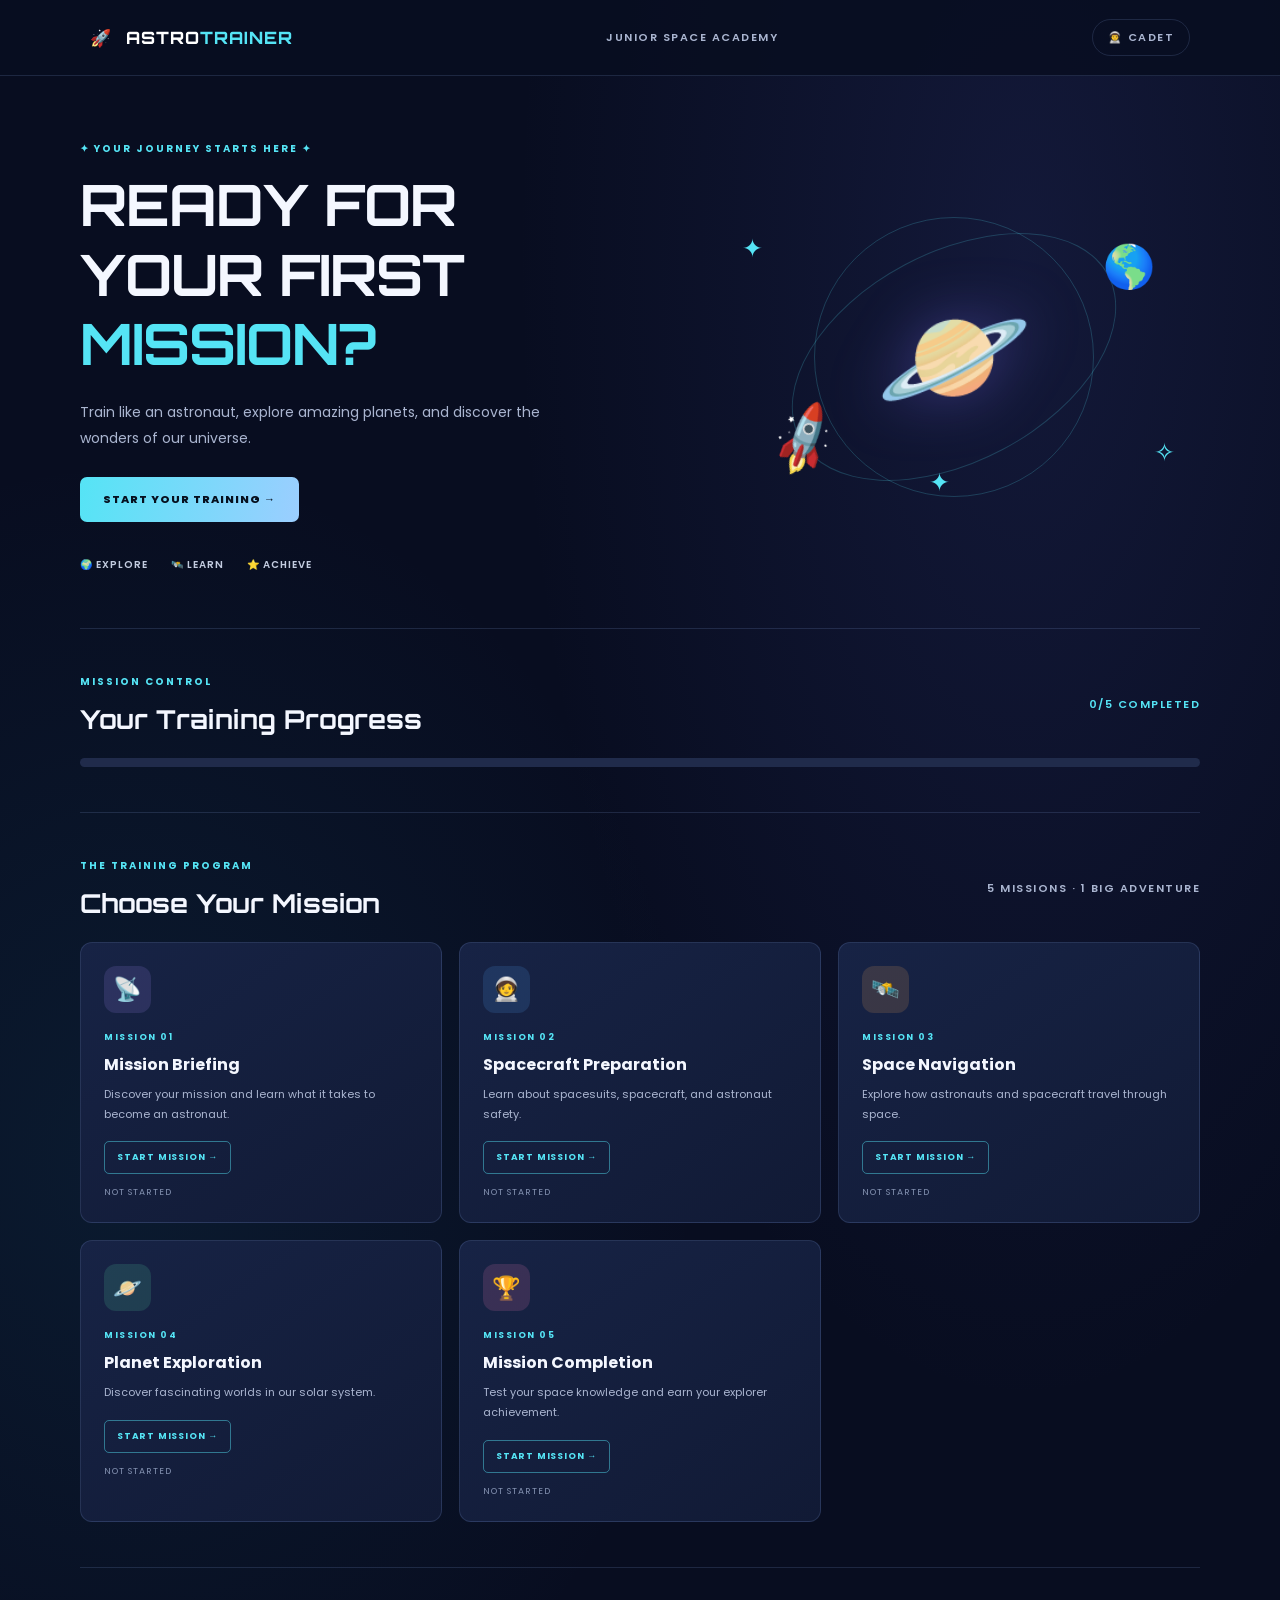
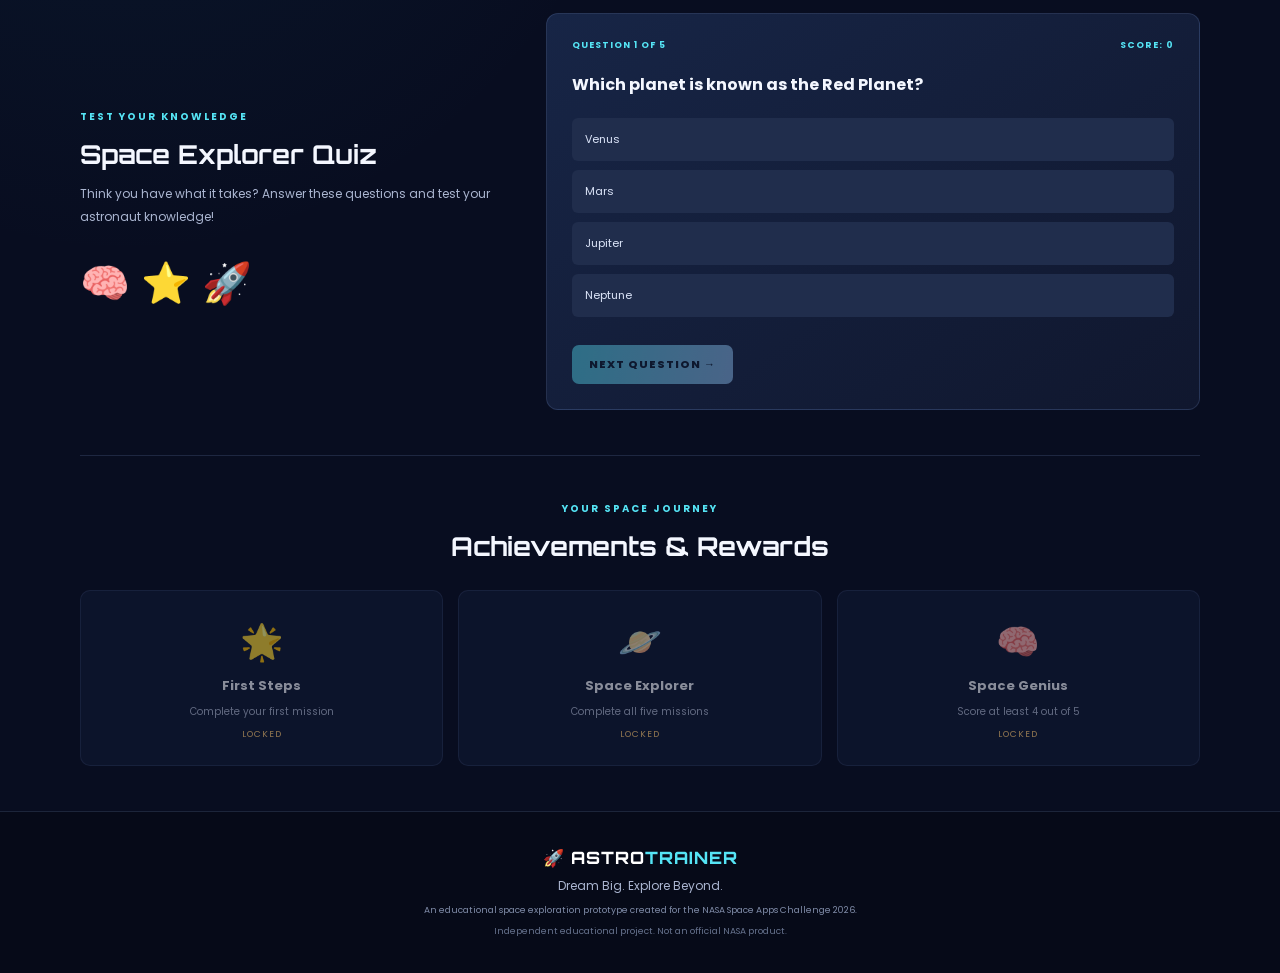
==== nasa.html @ 5c297955 "Add files via upload" ====
<!DOCTYPE html>
<html lang="en">
<head>
  <meta charset="UTF-8">
  <meta name="viewport" content="width=device-width, initial-scale=1.0">
  <meta name="description" content="An interactive astronaut training adventure for young space explorers.">
  <title>Junior Astronaut Mission Trainer</title>
  <link rel="stylesheet" href="style.css">
</head>
<body>
  <header class="topbar">
    <a class="brand" href="#">
      <span class="brand-icon">🚀</span>
      <span>ASTRO<span class="accent">TRAINER</span></span>
    </a>
    <span class="top-label">JUNIOR SPACE ACADEMY</span>
    <div class="pilot">👨‍🚀 <span>CADET</span></div>
  </header>

  <main>
    <section class="hero">
      <div class="hero-copy">
        <p class="eyebrow">✦ YOUR JOURNEY STARTS HERE ✦</p>
        <h1>READY FOR<br>YOUR FIRST <span>MISSION?</span></h1>
        <p class="hero-description">
          Train like an astronaut, explore amazing planets,
          and discover the wonders of our universe.
        </p>
        <button class="primary-button" id="beginButton">START YOUR TRAINING →</button>
        <div class="hero-facts">
          <span>🌍 EXPLORE</span>
          <span>🛰️ LEARN</span>
          <span>⭐ ACHIEVE</span>
        </div>
      </div>
      <div class="planet-scene" aria-label="Illustration of planets and a rocket">
        <div class="orbit orbit-one"></div>
        <div class="orbit orbit-two"></div>
        <div class="planet planet-main">🪐</div>
        <div class="planet planet-small">🌎</div>
        <div class="rocket-art">🚀</div>
        <span class="star star-one">✦</span>
        <span class="star star-two">✧</span>
        <span class="star star-three">✦</span>
      </div>
    </section>

    <section class="progress-section" id="training">
      <div class="section-heading">
        <div>
          <p class="eyebrow">MISSION CONTROL</p>
          <h2>Your Training Progress</h2>
        </div>
        <div class="progress-number"><span id="progressCount">0</span>/5 COMPLETED</div>
      </div>
      <div class="progress-track">
        <div class="progress-fill" id="progressFill"></div>
      </div>
    </section>

    <section class="missions-section">
      <div class="section-heading">
        <div>
          <p class="eyebrow">THE TRAINING PROGRAM</p>
          <h2>Choose Your Mission</h2>
        </div>
        <span class="section-note">5 MISSIONS · 1 BIG ADVENTURE</span>
      </div>

      <div class="mission-grid">
        <article class="mission-card">
          <div class="mission-icon purple">📡</div>
          <span class="mission-number">MISSION 01</span>
          <h3>Mission Briefing</h3>
          <p>Discover your mission and learn what it takes to become an astronaut.</p>
          <button class="mission-button" data-mission="0">START MISSION →</button>
          <span class="completion" id="status0">NOT STARTED</span>
        </article>

        <article class="mission-card">
          <div class="mission-icon blue">🧑‍🚀</div>
          <span class="mission-number">MISSION 02</span>
          <h3>Spacecraft Preparation</h3>
          <p>Learn about spacesuits, spacecraft, and astronaut safety.</p>
          <button class="mission-button" data-mission="1">START MISSION →</button>
          <span class="completion" id="status1">NOT STARTED</span>
        </article>

        <article class="mission-card">
          <div class="mission-icon orange">🛰️</div>
          <span class="mission-number">MISSION 03</span>
          <h3>Space Navigation</h3>
          <p>Explore how astronauts and spacecraft travel through space.</p>
          <button class="mission-button" data-mission="2">START MISSION →</button>
          <span class="completion" id="status2">NOT STARTED</span>
        </article>

        <article class="mission-card">
          <div class="mission-icon green">🪐</div>
          <span class="mission-number">MISSION 04</span>
          <h3>Planet Exploration</h3>
          <p>Discover fascinating worlds in our solar system.</p>
          <button class="mission-button" data-mission="3">START MISSION →</button>
          <span class="completion" id="status3">NOT STARTED</span>
        </article>

        <article class="mission-card">
          <div class="mission-icon pink">🏆</div>
          <span class="mission-number">MISSION 05</span>
          <h3>Mission Completion</h3>
          <p>Test your space knowledge and earn your explorer achievement.</p>
          <button class="mission-button" data-mission="4">START MISSION →</button>
          <span class="completion" id="status4">NOT STARTED</span>
        </article>
      </div>
    </section>

    <section class="mission-panel" id="missionPanel" hidden>
      <div class="panel-top">
        <div>
          <p class="eyebrow" id="panelNumber">MISSION 01</p>
          <h2 id="panelTitle">Mission Briefing</h2>
        </div>
        <button class="close-button" id="closePanel" aria-label="Close mission">✕</button>
      </div>
      <div class="panel-content">
        <div class="panel-illustration" id="panelIcon">📡</div>
        <div>
          <h3 id="panelSubtitle">Welcome, Cadet!</h3>
          <p id="panelDescription"></p>
          <div class="mission-fact" id="panelFact"></div>
          <button class="primary-button" id="completeMission">COMPLETE MISSION ✓</button>
        </div>
      </div>
    </section>

    <section class="quiz-section" id="quiz">
      <div class="quiz-intro">
        <p class="eyebrow">TEST YOUR KNOWLEDGE</p>
        <h2>Space Explorer Quiz</h2>
        <p>Think you have what it takes? Answer these questions and test your astronaut knowledge!</p>
        <div class="quiz-decoration">🧠 ⭐ 🚀</div>
      </div>
      <div class="quiz-box">
        <div class="quiz-meta">
          <span id="questionNumber">QUESTION 1 OF 5</span>
          <span id="quizScore">SCORE: 0</span>
        </div>
        <h3 id="questionText">Which planet is known as the Red Planet?</h3>
        <div class="answer-list" id="answerList"></div>
        <p class="quiz-feedback" id="quizFeedback" aria-live="polite"></p>
        <button class="primary-button" id="nextQuestion" disabled>NEXT QUESTION →</button>
        <div id="quizResult" hidden></div>
      </div>
    </section>

    <section class="achievement-section">
      <p class="eyebrow">YOUR SPACE JOURNEY</p>
      <h2>Achievements & Rewards</h2>
      <div class="achievement-grid">
        <div class="achievement" id="badgeFirst">
          <span>🌟</span>
          <strong>First Steps</strong>
          <small>Complete your first mission</small>
          <em>LOCKED</em>
        </div>
        <div class="achievement" id="badgeExplorer">
          <span>🪐</span>
          <strong>Space Explorer</strong>
          <small>Complete all five missions</small>
          <em>LOCKED</em>
        </div>
        <div class="achievement" id="badgeGenius">
          <span>🧠</span>
          <strong>Space Genius</strong>
          <small>Score at least 4 out of 5</small>
          <em>LOCKED</em>
        </div>
      </div>
    </section>
  </main>

  <footer>
    <div class="brand">🚀 ASTRO<span class="accent">TRAINER</span></div>
    <p>Dream Big. Explore Beyond.</p>
    <small>An educational space exploration prototype created for the NASA Space Apps Challenge 2026.</small>
    <small class="disclaimer">Independent educational project. Not an official NASA product.</small>
  </footer>

  <script src="script.js"></script>
</body>
</html>
---- style.css ----
@import url('https://fonts.googleapis.com/css2?family=Orbitron:wght@500;600;700;800&family=Poppins:wght@400;500;600;700;800&display=swap');

:root {
  --bg: #080d20;
  --panel: #111a35;
  --panel-light: #172345;
  --text: #f4f7ff;
  --muted: #aab5d0;
  --cyan: #55e4f5;
  --purple: #a68aff;
  --line: rgba(157, 184, 255, 0.15);
}

* {
  box-sizing: border-box;
  margin: 0;
  padding: 0;
}

html {
  scroll-behavior: smooth;
}

body {
  min-height: 100vh;
  color: var(--text);
  background:
    radial-gradient(ellipse at 80% 10%, rgba(69, 77, 170, .18), transparent 35%),
    radial-gradient(ellipse at 10% 45%, rgba(29, 125, 160, .12), transparent 35%),
    var(--bg);
  font-family: 'Poppins', sans-serif;
}

button {
  font: inherit;
  cursor: pointer;
}

.topbar {
  height: 76px;
  padding: 0 7%;
  display: flex;
  align-items: center;
  justify-content: space-between;
  border-bottom: 1px solid var(--line);
  background: rgba(8, 13, 32, .85);
}

.brand {
  color: white;
  text-decoration: none;
  font-family: 'Orbitron', sans-serif;
  font-size: 17px;
  font-weight: 800;
  letter-spacing: 1px;
}

.brand-icon {
  margin-right: 8px;
}

.accent {
  color: var(--cyan);
}

.top-label, .pilot, .section-note, .progress-number {
  color: var(--muted);
  font-size: 11px;
  font-weight: 600;
  letter-spacing: 1.5px;
}

.pilot {
  padding: 9px 15px;
  border: 1px solid var(--line);
  border-radius: 30px;
}

main {
  width: min(1120px, 88%);
  margin: auto;
}

.hero {
  min-height: 490px;
  display: grid;
  grid-template-columns: 1.1fr .9fr;
  align-items: center;
  gap: 25px;
  padding: 65px 0 55px;
}

.eyebrow {
  color: var(--cyan);
  font-size: 10px;
  font-weight: 700;
  letter-spacing: 2px;
  margin-bottom: 13px;
}

.hero h1 {
  font-family: 'Orbitron', sans-serif;
  font-size: clamp(35px, 5vw, 57px);
  line-height: 1.22;
  letter-spacing: -1px;
}

.hero h1 span {
  color: var(--cyan);
}

.hero-description {
  max-width: 460px;
  color: var(--muted);
  font-size: 14px;
  line-height: 1.9;
  margin: 20px 0 25px;
}

.primary-button {
  padding: 14px 23px;
  border: 0;
  border-radius: 7px;
  color: #06101e;
  background: linear-gradient(100deg, var(--cyan), #9bceff);
  font-size: 11px;
  font-weight: 800;
  letter-spacing: 1px;
  transition: .2s ease;
}

.primary-button:hover {
  transform: translateY(-3px);
  box-shadow: 0 8px 25px rgba(85, 228, 245, .2);
}

.hero-facts {
  display: flex;
  gap: 23px;
  margin-top: 35px;
  color: #c3cce0;
  font-size: 10px;
  font-weight: 600;
  letter-spacing: 1px;
}

.planet-scene {
  position: relative;
  min-height: 330px;
  display: grid;
  place-items: center;
  overflow: hidden;
}

.orbit {
  position: absolute;
  width: 280px;
  height: 280px;
  border: 1px solid rgba(85, 228, 245, .2);
  border-radius: 50%;
}

.orbit-two {
  width: 350px;
  height: 210px;
  transform: rotate(-28deg);
}

.planet-main {
  font-size: 125px;
  filter: drop-shadow(0 0 30px rgba(130, 114, 255, .35));
  animation: float 5s ease-in-out infinite;
}

.planet-small {
  position: absolute;
  top: 43px;
  right: 45px;
  font-size: 42px;
}

.rocket-art {
  position: absolute;
  left: 13%;
  bottom: 42px;
  font-size: 53px;
  transform: rotate(-25deg);
  animation: float 4s ease-in-out infinite;
}

.star {
  position: absolute;
  color: var(--cyan);
  font-size: 25px;
}

.star-one { top: 38px; left: 35px; }
.star-two { right: 25px; bottom: 50px; }
.star-three { left: 45%; bottom: 20px; }

@keyframes float {
  0%, 100% { transform: translateY(0); }
  50% { transform: translateY(-13px); }
}

.progress-section, .missions-section, .quiz-section, .achievement-section {
  padding: 45px 0;
  border-top: 1px solid var(--line);
}

.section-heading {
  display: flex;
  align-items: center;
  justify-content: space-between;
  gap: 20px;
  margin-bottom: 23px;
}

.section-heading h2, .mission-panel h2, .achievement-section h2,
.quiz-intro h2 {
  font-family: 'Orbitron', sans-serif;
  font-size: clamp(20px, 3vw, 26px);
}

.progress-number {
  color: var(--cyan);
}

.progress-track {
  width: 100%;
  height: 9px;
  overflow: hidden;
  background: #202b4b;
  border-radius: 20px;
}

.progress-fill {
  width: 0;
  height: 100%;
  background: linear-gradient(90deg, #55e4f5, #a68aff);
  border-radius: 20px;
  transition: width .4s ease;
}

.mission-grid {
  display: grid;
  grid-template-columns: repeat(3, 1fr);
  gap: 17px;
}

.mission-card {
  padding: 23px;
  min-height: 270px;
  display: flex;
  flex-direction: column;
  align-items: flex-start;
  background: linear-gradient(145deg, var(--panel-light), var(--panel));
  border: 1px solid var(--line);
  border-radius: 12px;
  transition: .2s;
}

.mission-card:hover {
  transform: translateY(-4px);
  border-color: rgba(85, 228, 245, .45);
}

.mission-icon {
  width: 47px;
  height: 47px;
  display: grid;
  place-items: center;
  border-radius: 12px;
  font-size: 23px;
  margin-bottom: 18px;
}

.purple { background: rgba(166, 138, 255, .15); }
.blue { background: rgba(85, 170, 255, .15); }
.orange { background: rgba(255, 171, 91, .15); }
.green { background: rgba(90, 226, 165, .15); }
.pink { background: rgba(255, 130, 190, .15); }

.mission-number {
  color: var(--cyan);
  font-size: 9px;
  font-weight: 700;
  letter-spacing: 1.5px;
}

.mission-card h3 {
  margin: 8px 0;
  font-size: 16px;
}

.mission-card p {
  color: var(--muted);
  font-size: 11px;
  line-height: 1.8;
  margin-bottom: 17px;
}

.mission-button {
  padding: 9px 12px;
  color: var(--cyan);
  background: transparent;
  border: 1px solid rgba(85, 228, 245, .45);
  border-radius: 5px;
  font-size: 9px;
  font-weight: 700;
  letter-spacing: .8px;
}

.mission-button:hover {
  background: rgba(85, 228, 245, .1);
}

.completion {
  margin-top: 12px;
  color: #8290af;
  font-size: 9px;
  letter-spacing: 1px;
}

.mission-card.done .completion {
  color: #6de6b0;
}

.mission-card.done .mission-button {
  color: #6de6b0;
  border-color: #6de6b0;
}

.mission-panel {
  padding: 27px;
  margin: 15px 0 40px;
  border: 1px solid rgba(85, 228, 245, .35);
  border-radius: 13px;
  background: linear-gradient(140deg, #162649, #10172f);
}

.mission-panel[hidden] {
  display: none;
}

.panel-top {
  display: flex;
  justify-content: space-between;
  align-items: flex-start;
  gap: 15px;
}

.close-button {
  width: 34px;
  height: 34px;
  color: white;
  background: #263354;
  border: 0;
  border-radius: 50%;
}

.panel-content {
  display: grid;
  grid-template-columns: 150px 1fr;
  align-items: center;
  gap: 25px;
  margin-top: 23px;
}

.panel-illustration {
  display: grid;
  place-items: center;
  min-height: 140px;
  border-radius: 12px;
  background: rgba(85, 228, 245, .08);
  font-size: 65px;
}

.panel-content h3 {
  margin-bottom: 10px;
}

.panel-content p, .mission-fact {
  color: var(--muted);
  font-size: 12px;
  line-height: 1.9;
  margin-bottom: 13px;
}

.mission-fact {
  padding: 12px;
  border-left: 3px solid var(--cyan);
  background: rgba(85, 228, 245, .06);
}

.quiz-section {
  display: grid;
  grid-template-columns: .8fr 1.2fr;
  gap: 30px;
  align-items: center;
}

.quiz-intro p:not(.eyebrow) {
  color: var(--muted);
  font-size: 12px;
  line-height: 1.9;
  margin-top: 13px;
}

.quiz-decoration {
  font-size: 40px;
  margin-top: 24px;
}

.quiz-box {
  padding: 25px;
  background: linear-gradient(145deg, #172546, #10172e);
  border: 1px solid var(--line);
  border-radius: 12px;
}

.quiz-meta {
  display: flex;
  justify-content: space-between;
  color: var(--cyan);
  font-size: 9px;
  font-weight: 700;
  letter-spacing: 1px;
}

.quiz-box h3 {
  font-size: 16px;
  line-height: 1.6;
  margin: 20px 0;
}

.answer-list {
  display: grid;
  gap: 9px;
}

.answer-option {
  padding: 12px;
  text-align: left;
  color: #dce5f9;
  background: #202d4c;
  border: 1px solid transparent;
  border-radius: 6px;
  font-size: 11px;
}

.answer-option:hover:not(:disabled) {
  border-color: var(--cyan);
}

.answer-option.correct {
  background: rgba(60, 190, 130, .18);
  border-color: #57d99e;
}

.answer-option.wrong {
  background: rgba(240, 90, 110, .16);
  border-color: #f0788b;
}

.answer-option:disabled {
  cursor: default;
}

.quiz-feedback {
  min-height: 28px;
  padding: 9px 0;
  color: var(--cyan);
  font-size: 11px;
}

#nextQuestion {
  padding: 11px 17px;
}

#nextQuestion:disabled {
  opacity: .4;
  cursor: not-allowed;
}

#quizResult {
  padding-top: 15px;
  color: var(--cyan);
  font-weight: 700;
}

.achievement-section {
  text-align: center;
}

.achievement-grid {
  display: grid;
  grid-template-columns: repeat(3, 1fr);
  gap: 15px;
  margin-top: 28px;
}

.achievement {
  display: flex;
  flex-direction: column;
  align-items: center;
  gap: 8px;
  padding: 24px 12px;
  background: var(--panel);
  border: 1px solid var(--line);
  border-radius: 10px;
  opacity: .55;
}

.achievement.unlocked {
  opacity: 1;
  border-color: rgba(85, 228, 245, .5);
}

.achievement span {
  font-size: 35px;
}

.achievement strong {
  font-size: 13px;
}

.achievement small {
  color: var(--muted);
  font-size: 10px;
}

.achievement em {
  color: #ffcb77;
  font-size: 9px;
  font-style: normal;
  letter-spacing: 1px;
}

footer {
  padding: 35px 6%;
  text-align: center;
  background: #060a18;
  border-top: 1px solid var(--line);
}

footer p {
  color: var(--muted);
  font-size: 12px;
  margin: 9px 0;
}

footer small {
  display: block;
  color: #7f8ba7;
  font-size: 9px;
  margin-top: 8px;
}

footer .disclaimer {
  color: #66728d;
}

@media (max-width: 760px) {
  .topbar { padding: 0 5%; }
  .top-label { display: none; }
  main { width: 90%; }
  .hero {
    grid-template-columns: 1fr;
    padding: 48px 0 30px;
  }
  .planet-scene { min-height: 260px; }
  .mission-grid { grid-template-columns: repeat(2, 1fr); }
  .quiz-section { grid-template-columns: 1fr; }
}

@media (max-width: 480px) {
  .mission-grid, .achievement-grid { grid-template-columns: 1fr; }
  .section-heading { align-items: flex-start; flex-direction: column; }
  .panel-content { grid-template-columns: 1fr; }
  .panel-illustration { min-height: 100px; }
  .hero-facts { gap: 12px; }
  .pilot { font-size: 9px; }
}
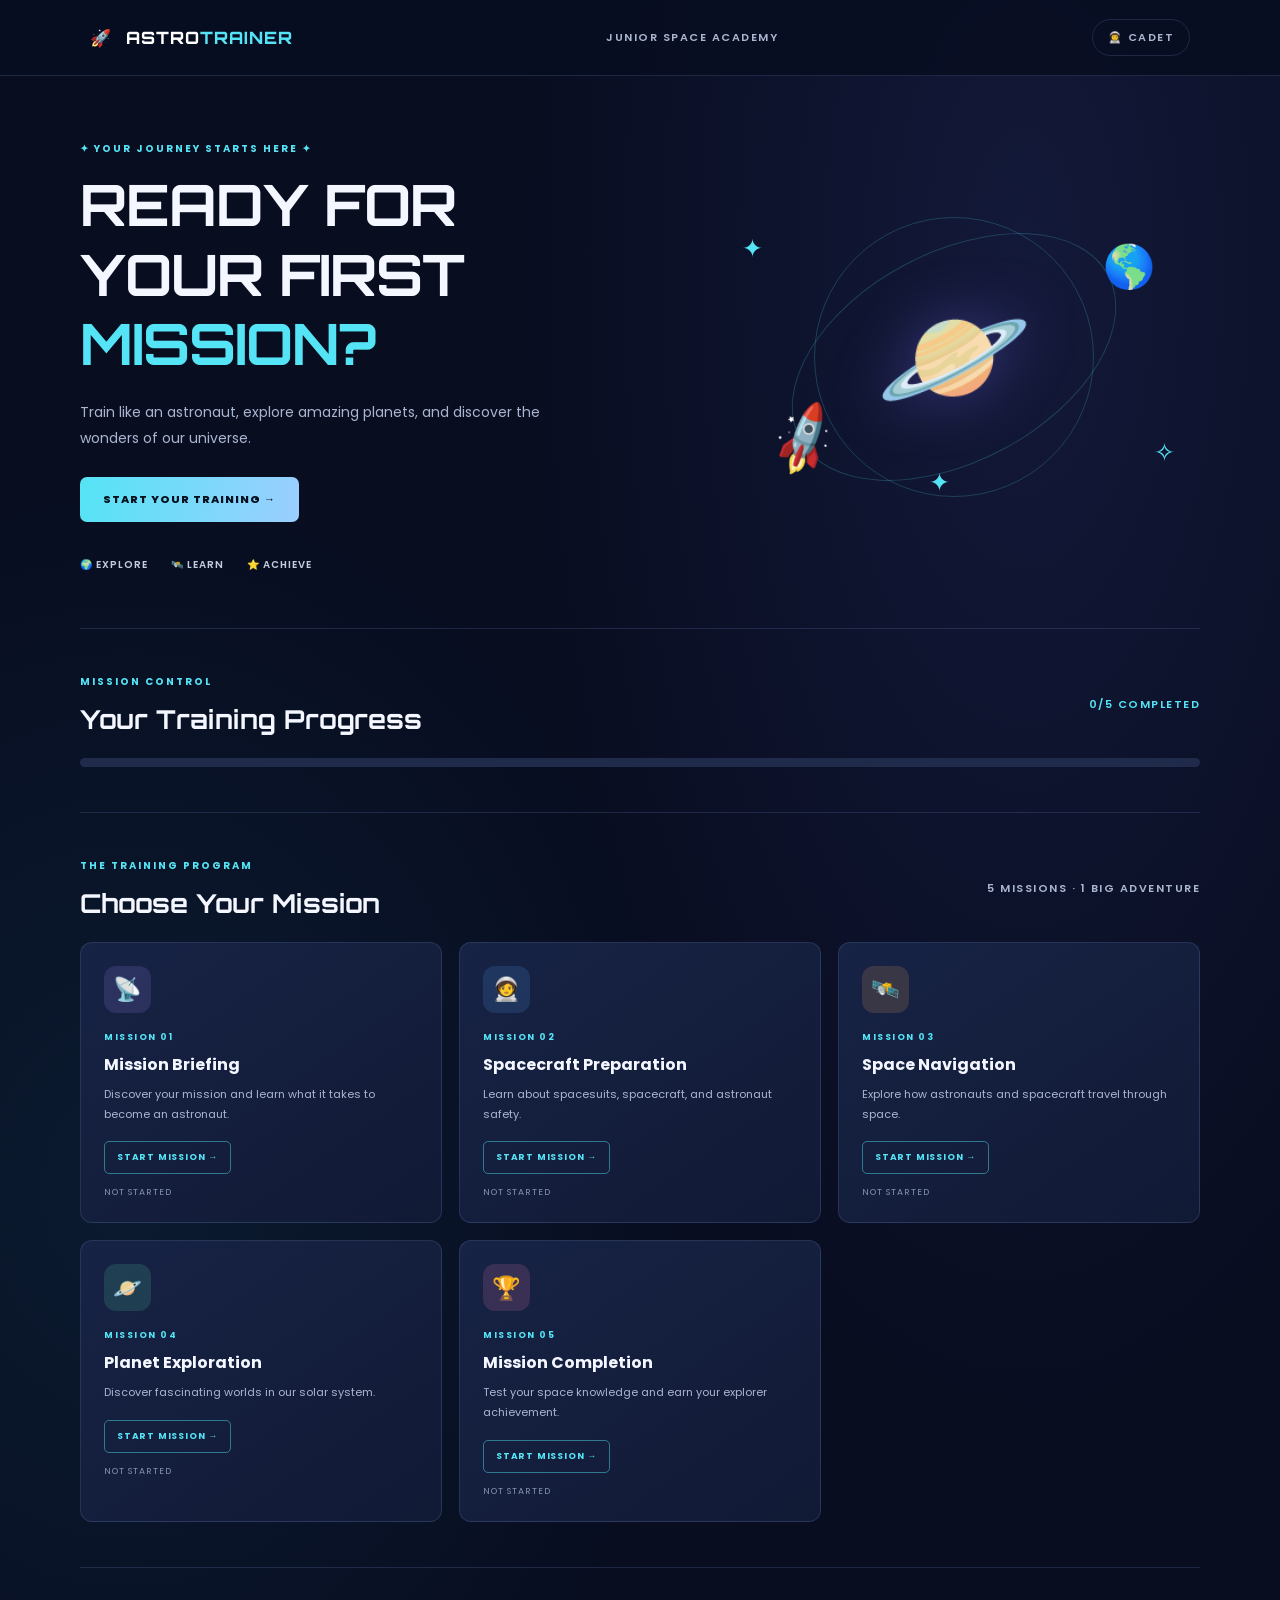
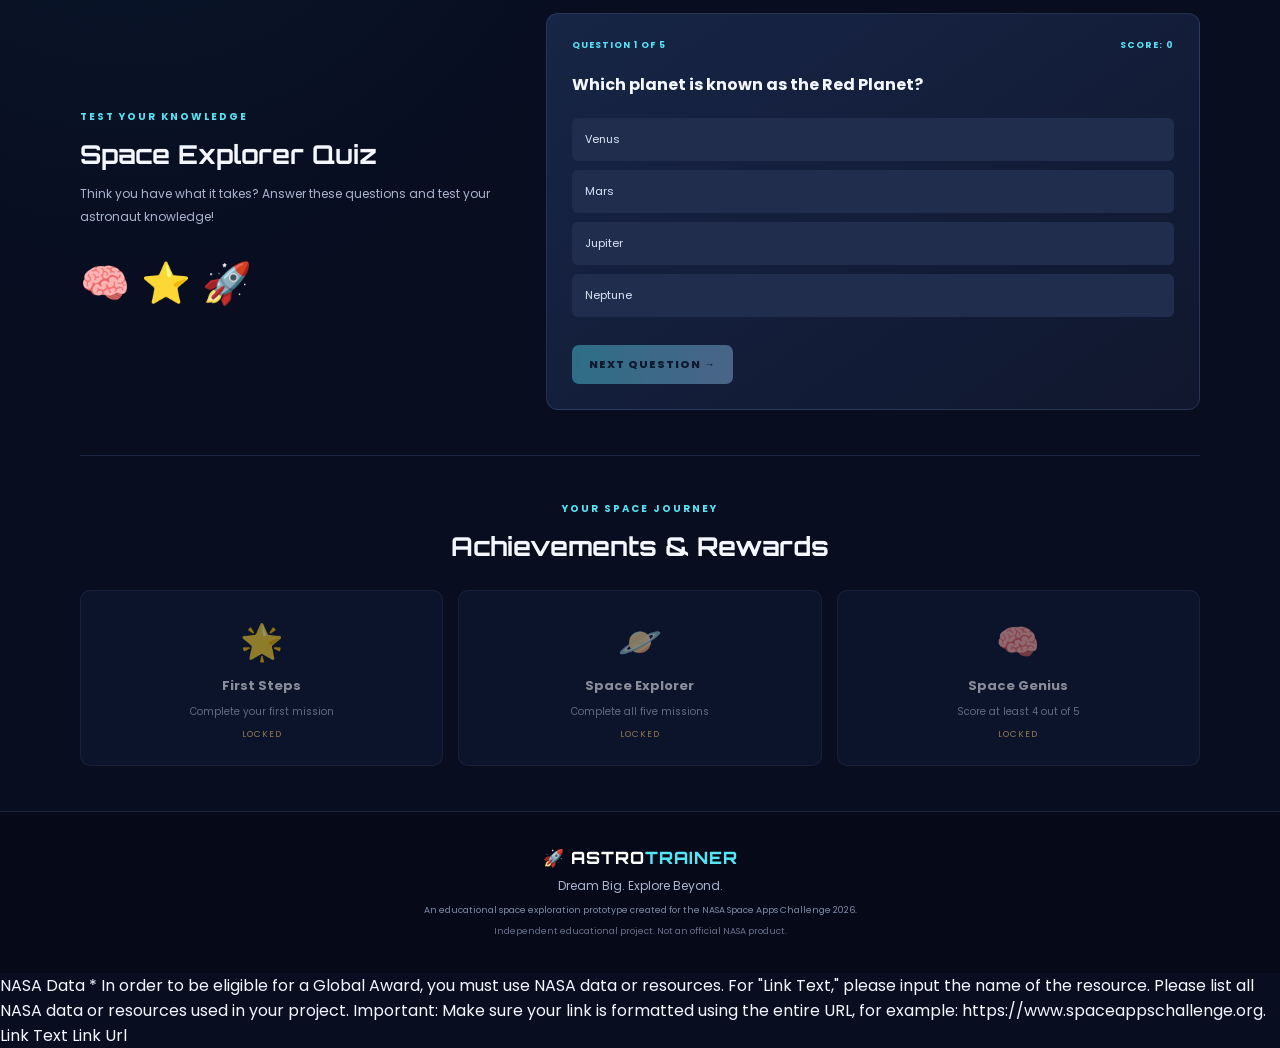
==== commit dc43d7ae: "Add files via upload" ====
--- a/nasa.html
+++ b/nasa.html
@@ -189,5 +189,16 @@
   </footer>
 
   <script src="script.js"></script>
+  NASA Data *
+In order to be eligible for a Global Award, you must use NASA data or resources.
+
+For "Link Text," please input the name of the resource. Please list all NASA data or resources used in your project.
+
+Important: Make sure your link is formatted using the entire URL, for example: https://www.spaceappschallenge.org.
+
+Link Text
+Link Url
+
+
 </body>
 </html>
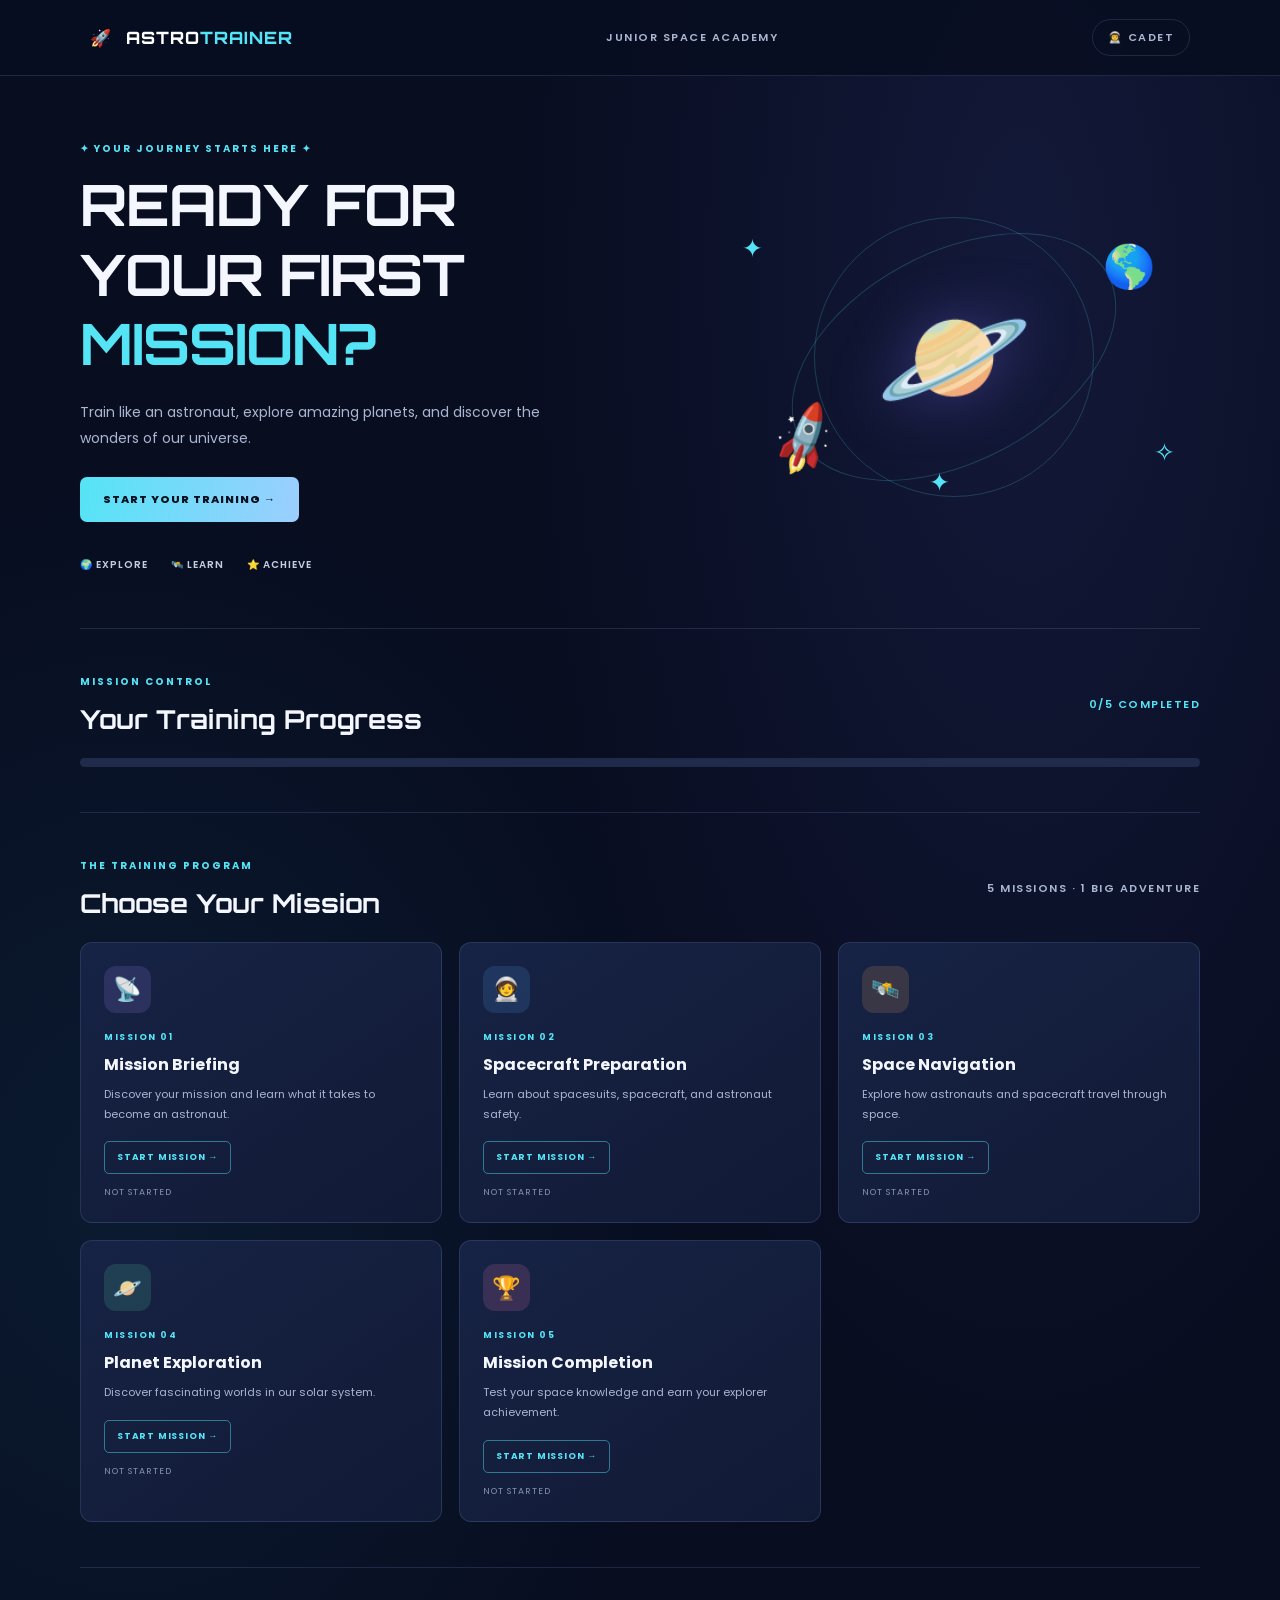
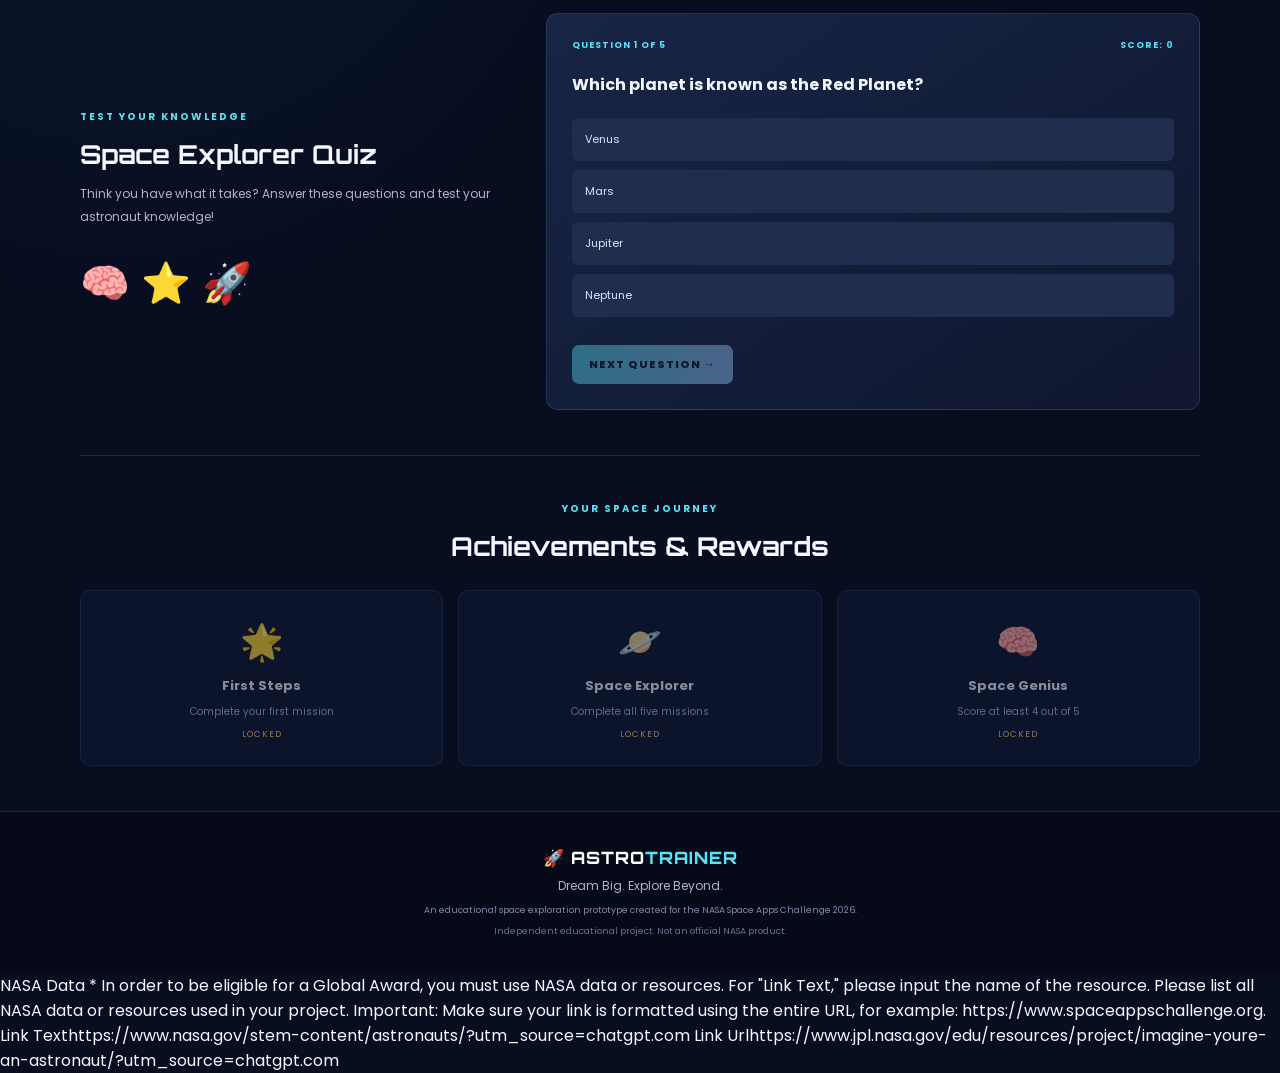
==== commit fb6f565f: "Add files via upload" ====
--- a/nasa.html
+++ b/nasa.html
@@ -196,8 +196,8 @@
 
 Important: Make sure your link is formatted using the entire URL, for example: https://www.spaceappschallenge.org.
 
-Link Text
-Link Url
+Link Texthttps://www.nasa.gov/stem-content/astronauts/?utm_source=chatgpt.com
+Link Urlhttps://www.jpl.nasa.gov/edu/resources/project/imagine-youre-an-astronaut/?utm_source=chatgpt.com
 
 
 </body>
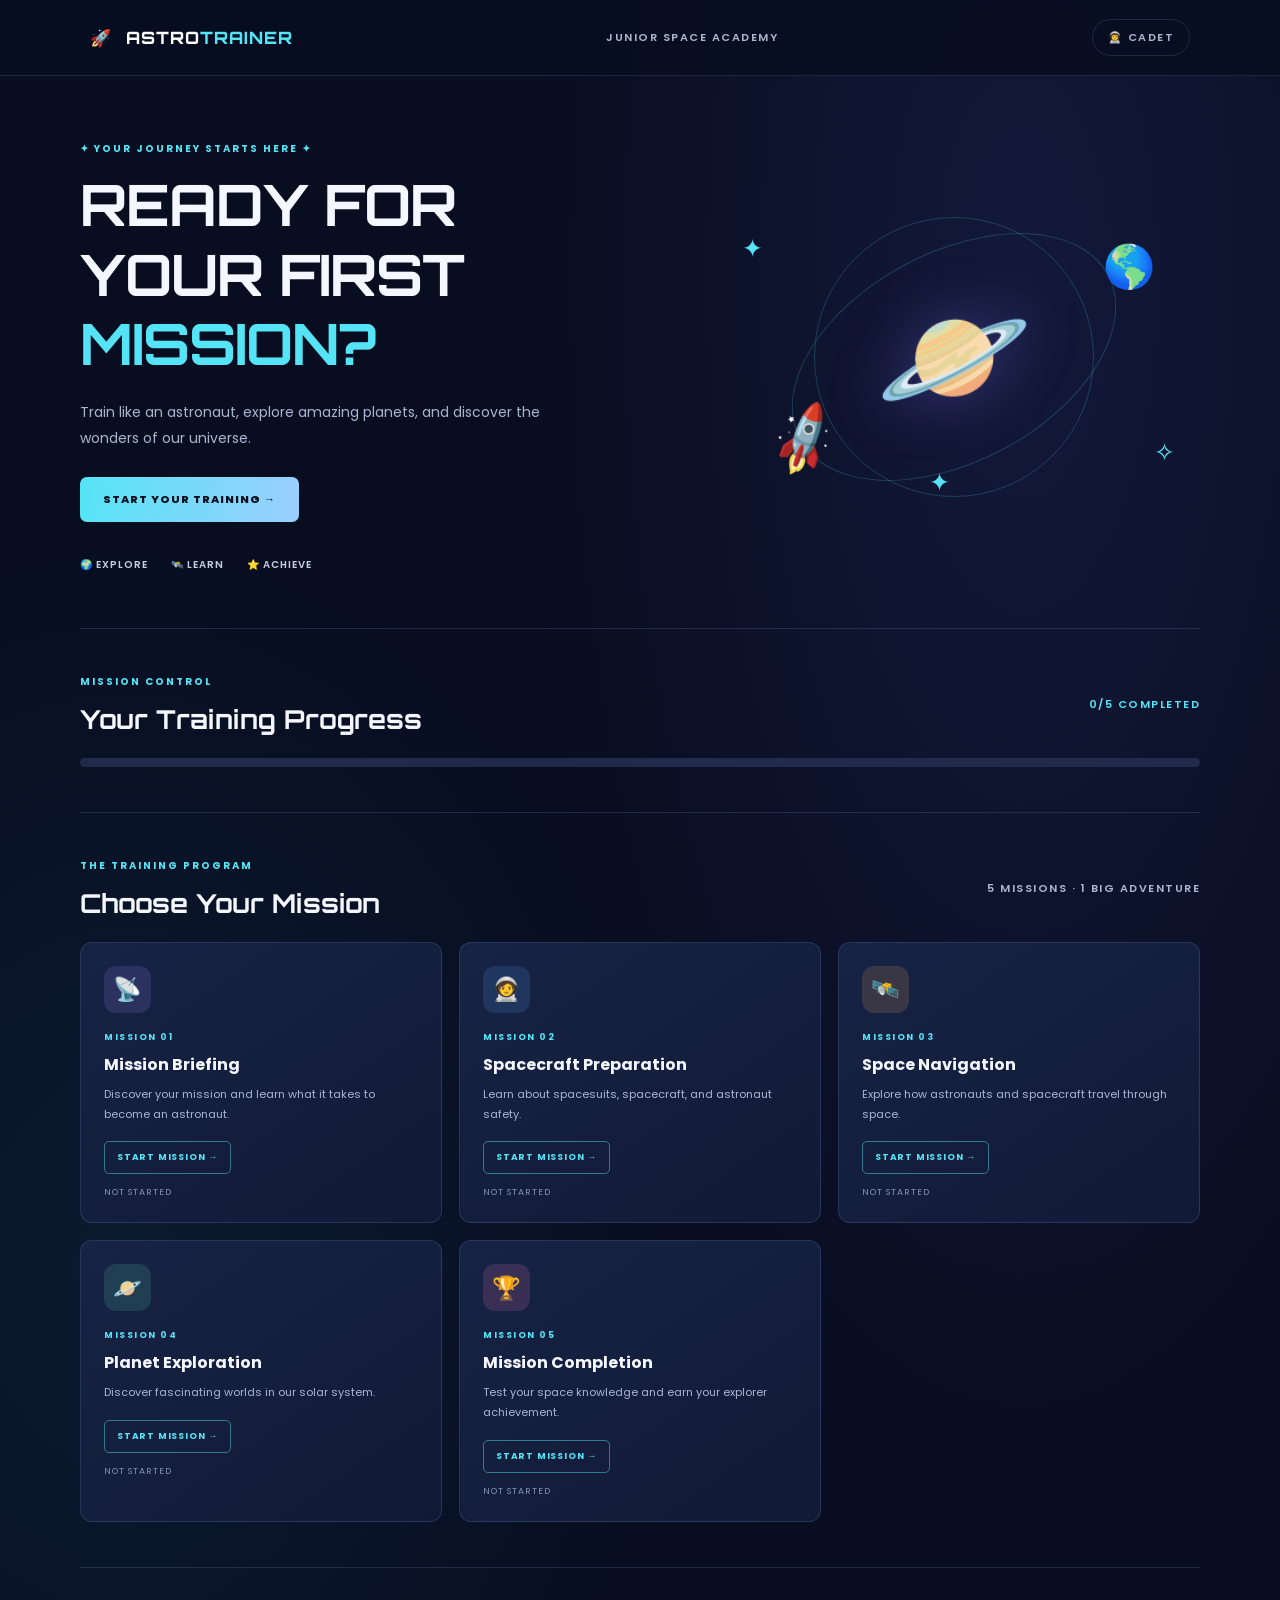
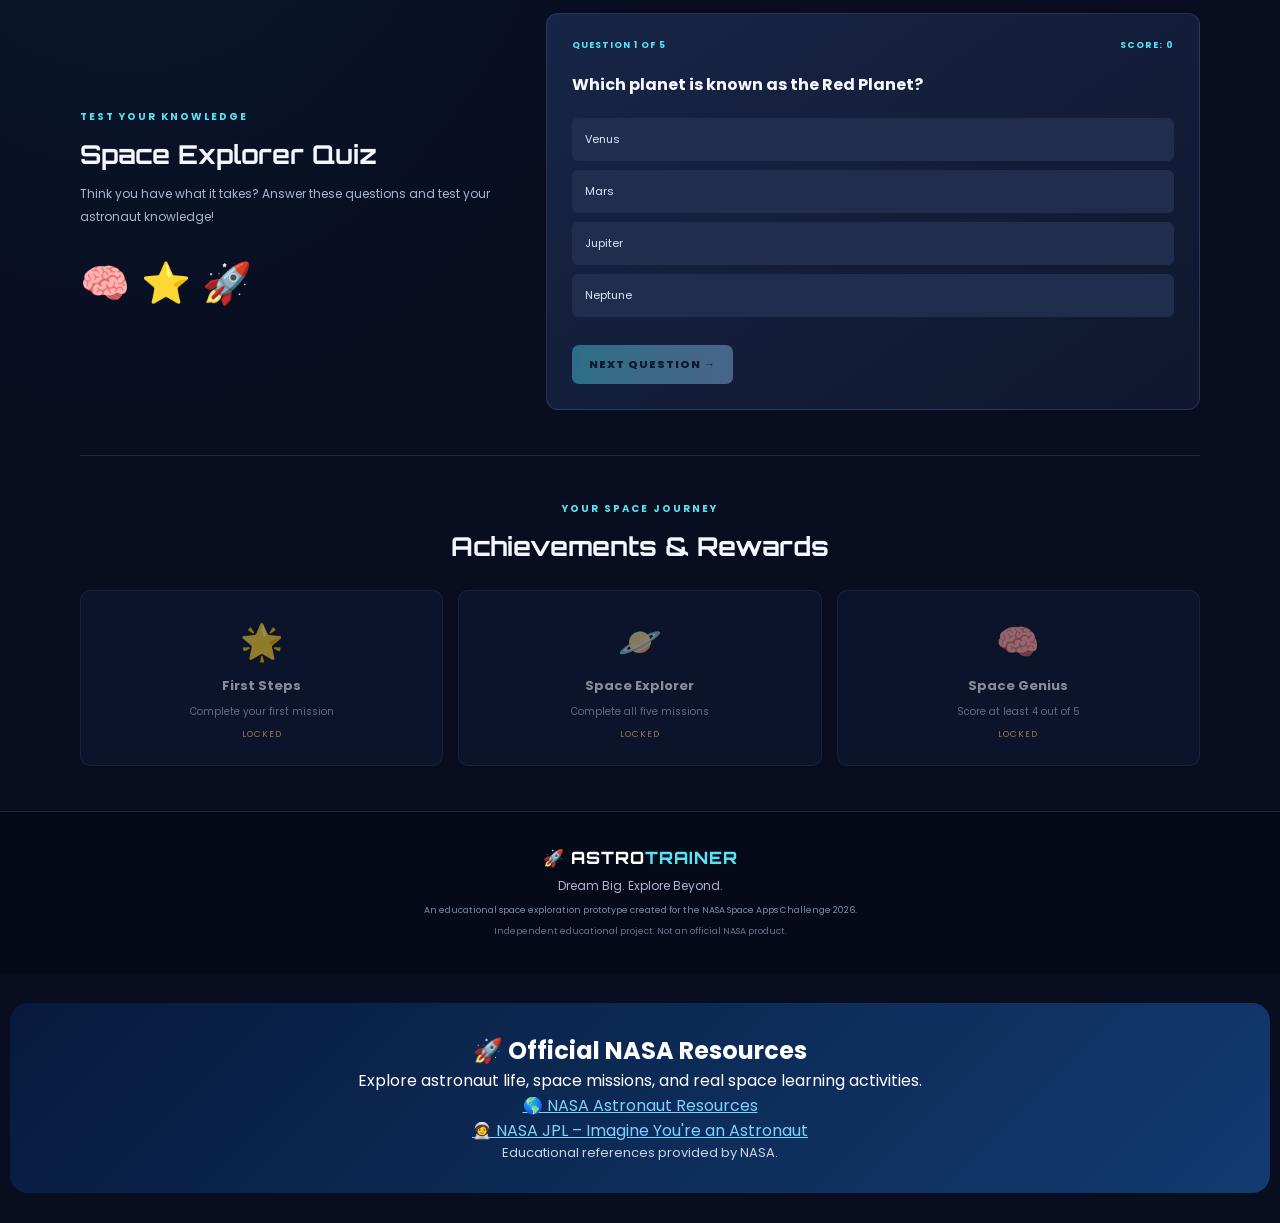
==== commit b0e77c92: "Add files via upload" ====
--- a/nasa.html
+++ b/nasa.html
@@ -189,16 +189,48 @@
   </footer>
 
   <script src="script.js"></script>
-  NASA Data *
-In order to be eligible for a Global Award, you must use NASA data or resources.
-
-For "Link Text," please input the name of the resource. Please list all NASA data or resources used in your project.
-
-Important: Make sure your link is formatted using the entire URL, for example: https://www.spaceappschallenge.org.
-
-Link Texthttps://www.nasa.gov/stem-content/astronauts/?utm_source=chatgpt.com
-Link Urlhttps://www.jpl.nasa.gov/edu/resources/project/imagine-youre-an-astronaut/?utm_source=chatgpt.com
-
+
+<!-- NASA RESOURCES SECTION -->
+<section style="
+  background: linear-gradient(135deg, #071a3d, #123b70);
+  color: white;
+  padding: 30px;
+  margin: 30px 10px;
+  border-radius: 18px;
+  text-align: center;
+">
+
+  <h2>🚀 Official NASA Resources</h2>
+
+  <p>
+    Explore astronaut life, space missions,
+    and real space learning activities.
+  </p>
+
+  <p>
+    <a href="https://www.nasa.gov/stem-content/astronauts/"
+       target="_blank"
+       rel="noopener noreferrer"
+       style="color: #7dd3fc;">
+       🌎 NASA Astronaut Resources
+    </a>
+  </p>
+
+  <p>
+    <a href="https://www.jpl.nasa.gov/edu/resources/project/imagine-youre-an-astronaut/"
+       target="_blank"
+       rel="noopener noreferrer"
+       style="color: #7dd3fc;">
+       🧑‍🚀 NASA JPL – Imagine You're an Astronaut
+    </a>
+  </p>
+
+  <p style="font-size: 13px; color: #cbd5e1;">
+    Educational references provided by NASA.
+  </p>
+
+</section>
+<!-- END NASA RESOURCES -->
 
 </body>
 </html>
